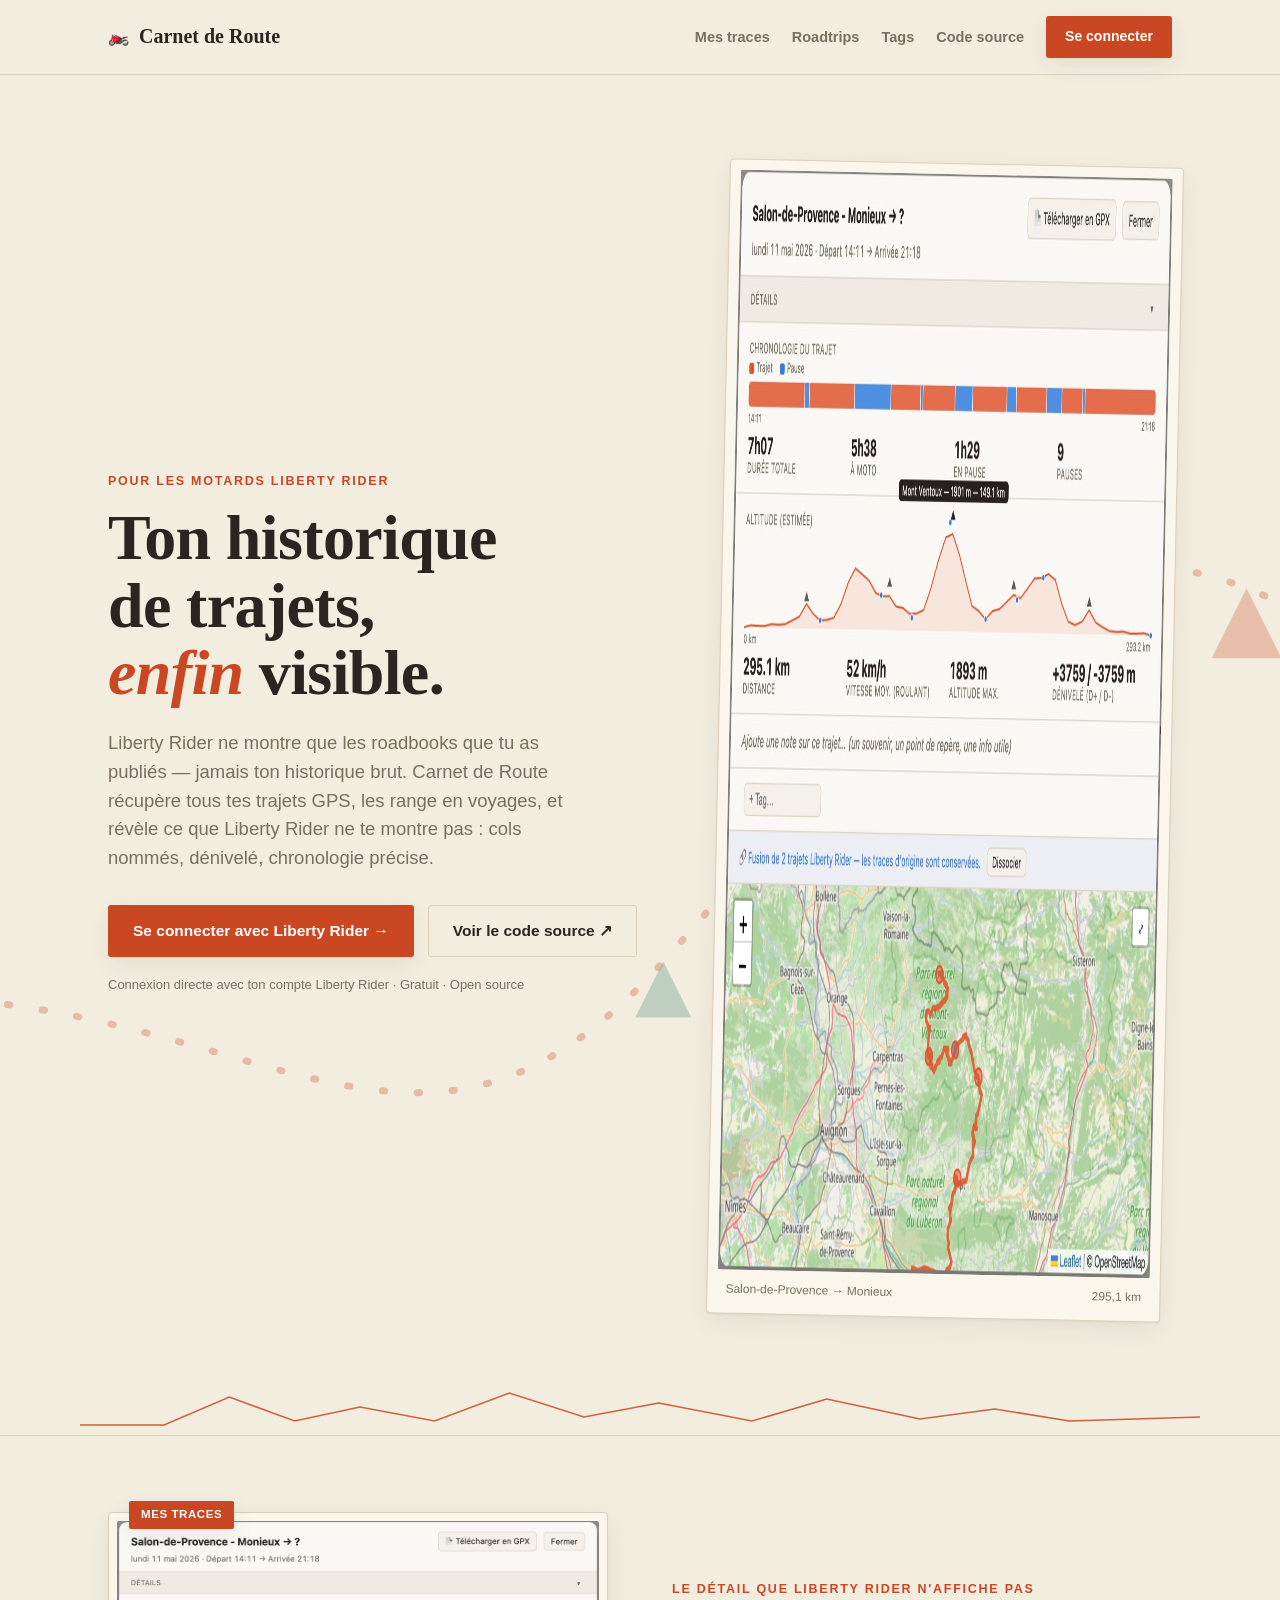
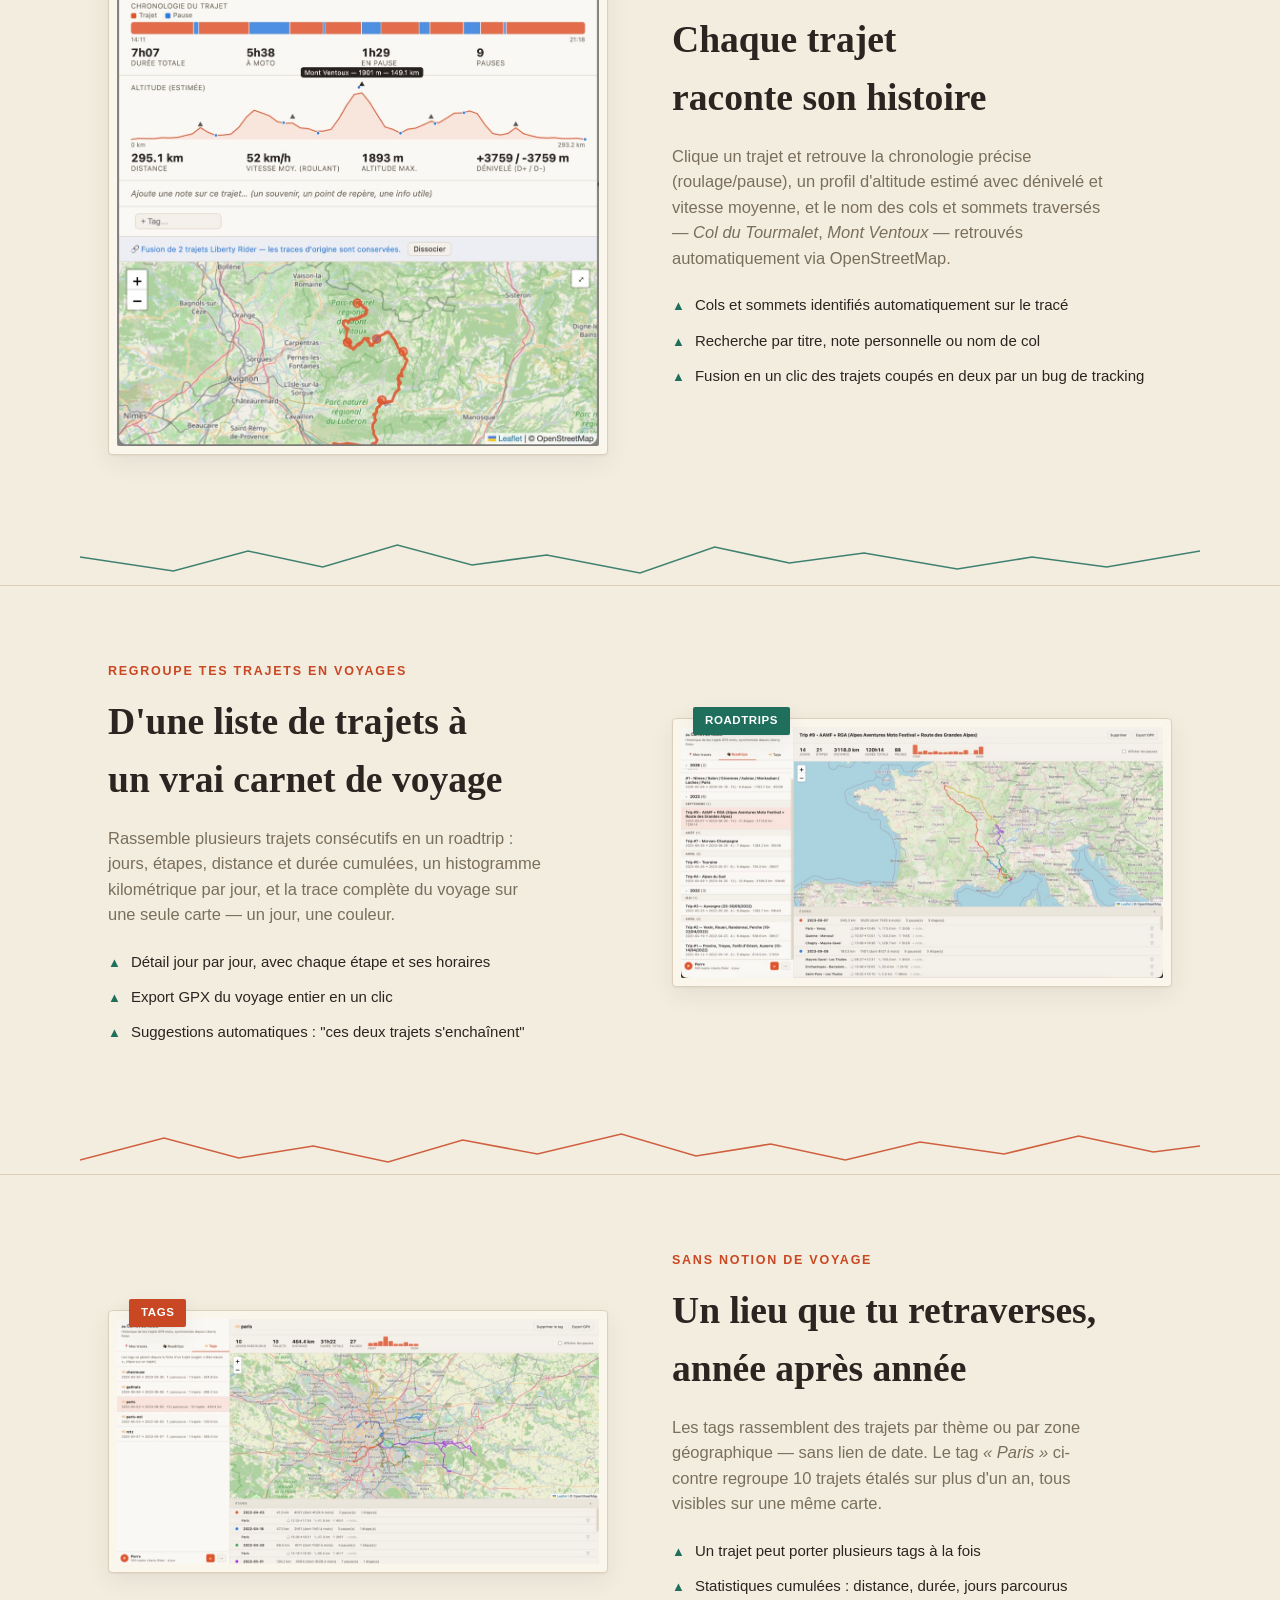
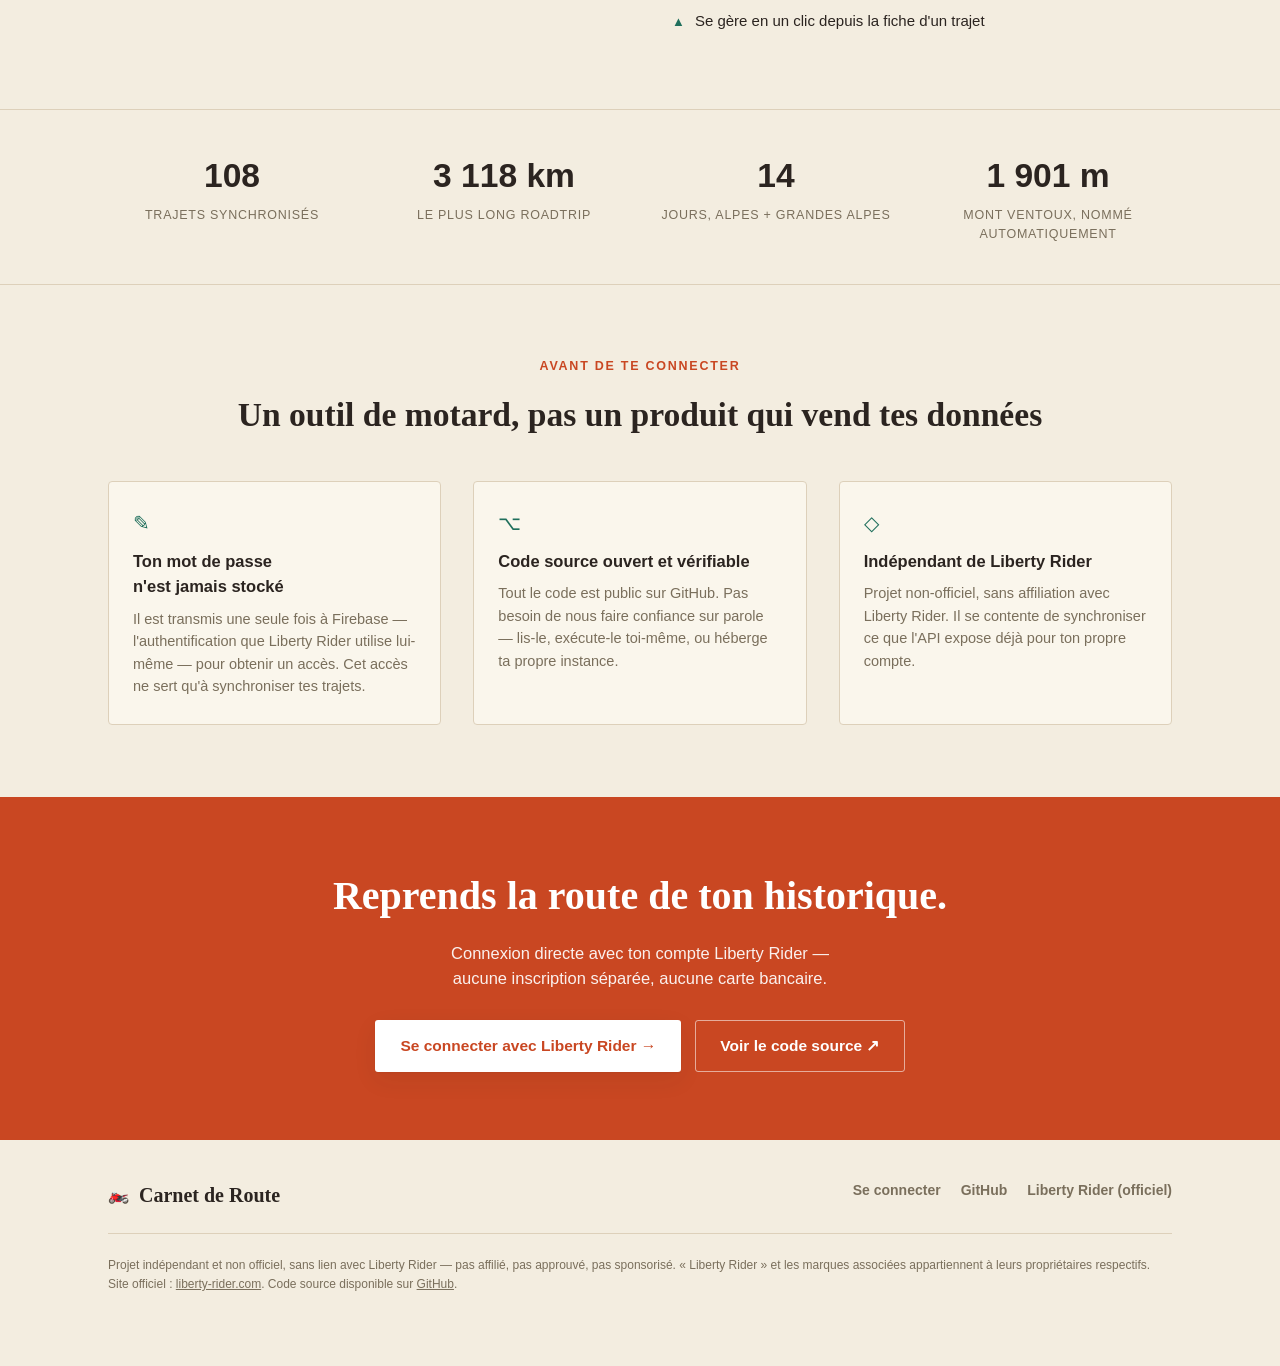
==== static/landing.html @ 3f97db3b "Add a marketing landing page at "/", move the app to "/app" Logged-out visitors used to land straigh" ====
<!doctype html>
<html lang="fr">
<head>
<meta charset="utf-8" />
<meta name="viewport" content="width=device-width, initial-scale=1" />
<title>Carnet de Route — retrouve tes trajets moto Liberty Rider</title>
<style>
  :root {
    --cream: #f3ede0;
    --paper: #faf6ec;
    --ink: #2b2420;
    --muted: #7a6f5c;
    --line: #ddd0ba;
    --terracotta: #c94722;
    --terracotta-ink: #ffffff;
    --teal: #1f6f5c;
    --shadow: 0 1px 2px rgba(43,36,32,0.06), 0 8px 24px rgba(43,36,32,0.07);
    color-scheme: light;
  }
  @media (prefers-color-scheme: dark) {
    :root {
      --cream: #201c19;
      --paper: #2a241f;
      --ink: #f1ece2;
      --muted: #a89e8d;
      --line: #453b30;
      --terracotta: #f0794f;
      --terracotta-ink: #201c19;
      --teal: #4fb59b;
      --shadow: 0 1px 2px rgba(0,0,0,0.3), 0 8px 24px rgba(0,0,0,0.35);
      color-scheme: dark;
    }
  }
  :root[data-theme="dark"] {
    --cream: #201c19; --paper: #2a241f; --ink: #f1ece2; --muted: #a89e8d; --line: #453b30;
    --terracotta: #f0794f; --terracotta-ink: #201c19; --teal: #4fb59b;
    --shadow: 0 1px 2px rgba(0,0,0,0.3), 0 8px 24px rgba(0,0,0,0.35);
    color-scheme: dark;
  }
  :root[data-theme="light"] {
    --cream: #f3ede0; --paper: #faf6ec; --ink: #2b2420; --muted: #7a6f5c; --line: #ddd0ba;
    --terracotta: #c94722; --terracotta-ink: #ffffff; --teal: #1f6f5c;
    --shadow: 0 1px 2px rgba(43,36,32,0.06), 0 8px 24px rgba(43,36,32,0.07);
    color-scheme: light;
  }

  * { box-sizing: border-box; }
  html { scroll-behavior: smooth; }
  body {
    margin: 0;
    background: var(--cream);
    color: var(--ink);
    font-family: -apple-system, BlinkMacSystemFont, "Segoe UI", Roboto, Helvetica, Arial, sans-serif;
    font-size: 16px;
    line-height: 1.55;
    -webkit-font-smoothing: antialiased;
  }
  .serif {
    font-family: "Iowan Old Style", "Palatino Linotype", Palatino, "Book Antiqua", Georgia, "Times New Roman", serif;
  }
  .num { font-variant-numeric: tabular-nums; font-feature-settings: "tnum"; }
  a { color: inherit; }
  img { max-width: 100%; display: block; }
  .wrap { max-width: 1120px; margin: 0 auto; padding: 0 28px; }
  .eyebrow {
    font-size: 12.5px; font-weight: 700; letter-spacing: 0.14em; text-transform: uppercase;
    color: var(--terracotta); margin: 0 0 12px;
  }
  h1, h2, h3 { text-wrap: balance; margin: 0; }
  .btn {
    display: inline-flex; align-items: center; gap: 9px; font-size: 15.5px; font-weight: 600;
    padding: 13px 24px; border-radius: 3px; text-decoration: none; border: 1.5px solid transparent;
    transition: transform 0.15s ease, box-shadow 0.15s ease, opacity 0.15s ease;
  }
  .btn:hover { transform: translateY(-1px); }
  .btn:active { transform: translateY(0); }
  .btn-primary { background: var(--terracotta); color: var(--terracotta-ink); box-shadow: var(--shadow); }
  .btn-primary:hover { opacity: 0.92; }
  .btn-ghost { border-color: var(--line); color: var(--ink); }
  .btn-ghost:hover { border-color: var(--terracotta); color: var(--terracotta); }
  :focus-visible { outline: 2.5px solid var(--terracotta); outline-offset: 2px; }

  /* --- header --- */
  header {
    position: sticky; top: 0; z-index: 20; background: color-mix(in srgb, var(--cream) 88%, transparent);
    backdrop-filter: blur(8px); border-bottom: 1px solid var(--line);
  }
  header .wrap { display: flex; align-items: center; justify-content: space-between; padding-top: 16px; padding-bottom: 16px; }
  .wordmark { display: flex; align-items: center; gap: 10px; font-size: 17px; font-weight: 700; text-decoration: none; }
  .wordmark .serif { font-size: 20px; }
  header nav { display: flex; align-items: center; gap: 22px; }
  header nav a.navlink { font-size: 14.5px; font-weight: 600; text-decoration: none; color: var(--muted); }
  header nav a.navlink:hover { color: var(--ink); }
  @media (max-width: 640px) { header nav a.navlink { display: none; } }

  /* --- hero --- */
  .hero { position: relative; overflow: hidden; padding: 88px 0 64px; }
  .hero-grid { display: grid; grid-template-columns: 1.1fr 0.9fr; gap: 56px; align-items: center; position: relative; z-index: 2; }
  .hero-grid > * { min-width: 0; }
  @media (max-width: 900px) { .hero-grid { grid-template-columns: 1fr; } }
  .hero h1 { font-size: clamp(2.5rem, 5.4vw, 4rem); line-height: 1.06; letter-spacing: -0.01em; }
  .hero h1 em { color: var(--terracotta); font-style: italic; }
  .hero p.lede { font-size: 18.5px; color: var(--muted); max-width: 46ch; margin: 22px 0 32px; }
  .hero-ctas { display: flex; flex-wrap: wrap; gap: 14px; align-items: center; }
  .hero-note { margin-top: 18px; font-size: 13px; color: var(--muted); }

  .route-svg { position: absolute; inset: 0; width: 100%; height: 100%; z-index: 1; opacity: 0.55; pointer-events: none; }

  .hero-card {
    background: var(--paper); border: 1px solid var(--line); border-radius: 4px; box-shadow: var(--shadow);
    padding: 10px; transform: rotate(1.2deg);
  }
  .hero-card img { border-radius: 2px; }
  .hero-card .cap { display: flex; justify-content: space-between; padding: 10px 8px 4px; font-size: 12px; color: var(--muted); }

  /* --- mountain divider (signature motif) --- */
  .divider { width: 100%; height: 46px; display: block; color: var(--terracotta); opacity: 0.85; }
  .divider-wrap { padding: 6px 0 2px; }

  /* --- feature sections --- */
  .feature { padding: 76px 0; border-top: 1px solid var(--line); }
  .feature .grid { display: grid; grid-template-columns: 1fr 1fr; gap: 64px; align-items: center; }
  .feature .grid > * { min-width: 0; }
  .feature.reverse .grid { direction: rtl; }
  .feature.reverse .grid > * { direction: ltr; }
  @media (max-width: 900px) { .feature .grid { grid-template-columns: 1fr; } .feature.reverse .grid { direction: ltr; } }
  .feature h2 { font-size: clamp(1.7rem, 3vw, 2.35rem); margin-bottom: 16px; }
  .feature p.desc { color: var(--muted); font-size: 16.5px; max-width: 48ch; margin: 0 0 22px; }
  .feature ul.bullets { list-style: none; margin: 0; padding: 0; display: flex; flex-direction: column; gap: 12px; }
  .feature ul.bullets li { display: flex; gap: 10px; font-size: 15px; }
  .feature ul.bullets .tri { flex: none; color: var(--teal); font-size: 13px; margin-top: 3px; }
  .shot-frame {
    background: var(--paper); border: 1px solid var(--line); border-radius: 4px; box-shadow: var(--shadow);
    padding: 8px; position: relative;
  }
  .shot-frame img { border-radius: 2px; width: 100%; }
  .shot-tab {
    position: absolute; top: -12px; left: 20px; background: var(--terracotta); color: var(--terracotta-ink);
    font-size: 11.5px; font-weight: 700; letter-spacing: 0.05em; text-transform: uppercase;
    padding: 5px 12px; border-radius: 2px; box-shadow: var(--shadow);
  }

  /* --- stats strip --- */
  .stats { border-top: 1px solid var(--line); border-bottom: 1px solid var(--line); padding: 40px 0; }
  .stats .grid { display: grid; grid-template-columns: repeat(4, 1fr); gap: 24px; text-align: center; }
  @media (max-width: 700px) { .stats .grid { grid-template-columns: repeat(2, 1fr); } }
  .stat .v { font-size: clamp(1.6rem, 3vw, 2.1rem); font-weight: 700; }
  .stat .l { font-size: 12.5px; color: var(--muted); text-transform: uppercase; letter-spacing: 0.06em; margin-top: 4px; }

  /* --- trust section --- */
  .trust { padding: 72px 0; }
  .trust .grid { display: grid; grid-template-columns: repeat(3, 1fr); gap: 32px; }
  @media (max-width: 800px) { .trust .grid { grid-template-columns: 1fr; } }
  .trust-card { border: 1px solid var(--line); border-radius: 4px; padding: 26px 24px; background: var(--paper); }
  .trust-card h3 { font-size: 16.5px; margin-bottom: 8px; }
  .trust-card p { color: var(--muted); font-size: 14.5px; margin: 0; }
  .trust-card .mark { color: var(--teal); font-size: 20px; margin-bottom: 10px; display: block; }

  /* --- final CTA --- */
  .cta-band { background: var(--terracotta); color: var(--terracotta-ink); padding: 68px 0; text-align: center; }
  .cta-band h2 { font-size: clamp(1.8rem, 3.4vw, 2.5rem); margin-bottom: 14px; }
  .cta-band p { opacity: 0.92; font-size: 16.5px; max-width: 46ch; margin: 0 auto 28px; }
  .cta-band .btn-primary { background: var(--terracotta-ink); color: var(--terracotta); }
  .cta-band .btn-ghost { border-color: color-mix(in srgb, var(--terracotta-ink) 55%, transparent); color: var(--terracotta-ink); }
  .cta-band .btn-ghost:hover { border-color: var(--terracotta-ink); color: var(--terracotta-ink); opacity: 0.85; }

  footer { padding: 40px 0 60px; }
  footer .foot-grid { display: flex; justify-content: space-between; flex-wrap: wrap; gap: 20px; align-items: flex-start; margin-bottom: 22px; }
  footer .foot-links { display: flex; gap: 20px; font-size: 14px; }
  footer .foot-links a { text-decoration: none; color: var(--muted); font-weight: 600; }
  footer .foot-links a:hover { color: var(--ink); }
  footer .disclaimer { font-size: 12px; color: var(--muted); line-height: 1.6; border-top: 1px solid var(--line); padding-top: 22px; }
  footer .disclaimer a { text-decoration: underline; }

  @media (prefers-reduced-motion: reduce) {
    * { animation: none !important; transition: none !important; }
    html { scroll-behavior: auto; }
  }
</style>
</head>
<body>

<header>
  <div class="wrap">
    <a href="/" class="wordmark"><span>🏍️</span><span class="serif">Carnet de Route</span></a>
    <nav>
      <a class="navlink" href="#mes-traces">Mes traces</a>
      <a class="navlink" href="#roadtrips">Roadtrips</a>
      <a class="navlink" href="#tags">Tags</a>
      <a class="navlink" href="https://github.com/tekncoach/liberty-rider-myroadtrips" target="_blank" rel="noopener">Code source</a>
      <a class="btn btn-primary" href="/app" style="padding:9px 18px;font-size:14px;">Se connecter</a>
    </nav>
  </div>
</header>

<section class="hero">
  <svg class="route-svg" viewBox="0 0 1200 560" preserveAspectRatio="xMidYMid slice" aria-hidden="true">
    <path d="M -50 480 C 150 460, 220 380, 340 400 S 520 480, 610 380 S 760 180, 860 220 S 1020 340, 1250 260"
      fill="none" stroke="currentColor" stroke-width="3" stroke-linecap="round" stroke-dasharray="1 14" style="color: var(--terracotta); opacity:0.55" />
    <path d="M 860 220 L 845 250 L 875 250 Z" fill="var(--terracotta)" opacity="0.5" />
    <path d="M 610 380 L 598 404 L 622 404 Z" fill="var(--teal)" opacity="0.45" />
  </svg>
  <div class="wrap hero-grid">
    <div>
      <p class="eyebrow">Pour les motards Liberty Rider</p>
      <h1 class="serif">Ton historique de trajets,<br><em>enfin</em> visible.</h1>
      <p class="lede">Liberty Rider ne montre que les roadbooks que tu as publiés — jamais ton historique brut. Carnet de Route récupère tous tes trajets GPS, les range en voyages, et révèle ce que Liberty Rider ne te montre pas : cols nommés, dénivelé, chronologie précise.</p>
      <div class="hero-ctas">
        <a class="btn btn-primary" href="/app">Se connecter avec Liberty Rider →</a>
        <a class="btn btn-ghost" href="https://github.com/tekncoach/liberty-rider-myroadtrips" target="_blank" rel="noopener">Voir le code source ↗</a>
      </div>
      <p class="hero-note">Connexion directe avec ton compte Liberty Rider · Gratuit · Open source</p>
    </div>
    <div class="hero-card">
      <img src="/static/img/screenshot-trace.jpg" alt="Détail d'un trajet Salon-de-Provence → Monieux : chronologie, profil d'altitude avec le Mont Ventoux nommé, carte du tracé." loading="lazy" width="1011" height="1100" />
      <div class="cap"><span>Salon-de-Provence → Monieux</span><span class="num">295,1 km</span></div>
    </div>
  </div>
</section>

<div class="divider-wrap wrap">
  <svg class="divider" viewBox="0 0 1200 46" preserveAspectRatio="none" aria-hidden="true">
    <polyline points="0,38 90,38 160,10 230,34 300,20 380,34 460,6 540,30 620,16 720,34 800,12 900,32 980,22 1060,34 1200,30"
      fill="none" stroke="currentColor" stroke-width="1.6" />
  </svg>
</div>

<section class="feature" id="mes-traces">
  <div class="wrap grid">
    <div class="shot-frame">
      <span class="shot-tab">Mes traces</span>
      <img src="/static/img/screenshot-trace.jpg" alt="Fiche détaillée d'un trajet avec chronologie trajet/pause, profil d'altitude et cols nommés, notes et tags." loading="lazy" />
    </div>
    <div>
      <p class="eyebrow">Le détail que Liberty Rider n'affiche pas</p>
      <h2 class="serif">Chaque trajet raconte son histoire</h2>
      <p class="desc">Clique un trajet et retrouve la chronologie précise (roulage/pause), un profil d'altitude estimé avec dénivelé et vitesse moyenne, et le nom des cols et sommets traversés — <em>Col du Tourmalet</em>, <em>Mont Ventoux</em> — retrouvés automatiquement via OpenStreetMap.</p>
      <ul class="bullets">
        <li><span class="tri">▲</span> Cols et sommets identifiés automatiquement sur le tracé</li>
        <li><span class="tri">▲</span> Recherche par titre, note personnelle ou nom de col</li>
        <li><span class="tri">▲</span> Fusion en un clic des trajets coupés en deux par un bug de tracking</li>
      </ul>
    </div>
  </div>
</section>

<div class="divider-wrap wrap">
  <svg class="divider" viewBox="0 0 1200 46" preserveAspectRatio="none" aria-hidden="true" style="color:var(--teal)">
    <polyline points="0,20 100,34 180,14 260,30 340,8 420,28 500,18 600,36 680,10 760,26 840,16 940,32 1020,20 1100,30 1200,14"
      fill="none" stroke="currentColor" stroke-width="1.6" />
  </svg>
</div>

<section class="feature reverse" id="roadtrips">
  <div class="wrap grid">
    <div class="shot-frame">
      <span class="shot-tab" style="background:var(--teal)">Roadtrips</span>
      <img src="/static/img/screenshot-roadtrip.jpg" alt="Vue d'un roadtrip de 14 jours et 21 étapes à travers les Alpes, avec carte multicolore par jour et histogramme kilométrique." loading="lazy" />
    </div>
    <div>
      <p class="eyebrow">Regroupe tes trajets en voyages</p>
      <h2 class="serif">D'une liste de trajets à un vrai carnet de voyage</h2>
      <p class="desc">Rassemble plusieurs trajets consécutifs en un roadtrip : jours, étapes, distance et durée cumulées, un histogramme kilométrique par jour, et la trace complète du voyage sur une seule carte — un jour, une couleur.</p>
      <ul class="bullets">
        <li><span class="tri">▲</span> Détail jour par jour, avec chaque étape et ses horaires</li>
        <li><span class="tri">▲</span> Export GPX du voyage entier en un clic</li>
        <li><span class="tri">▲</span> Suggestions automatiques : "ces deux trajets s'enchaînent"</li>
      </ul>
    </div>
  </div>
</section>

<div class="divider-wrap wrap">
  <svg class="divider" viewBox="0 0 1200 46" preserveAspectRatio="none" aria-hidden="true">
    <polyline points="0,34 90,12 170,32 250,20 330,36 410,14 490,28 580,8 660,30 740,18 820,34 900,16 990,28 1070,10 1150,26 1200,20"
      fill="none" stroke="currentColor" stroke-width="1.6" />
  </svg>
</div>

<section class="feature" id="tags">
  <div class="wrap grid">
    <div class="shot-frame">
      <span class="shot-tab">Tags</span>
      <img src="/static/img/screenshot-tags.jpg" alt="Vue du tag 'paris' regroupant 10 trajets sur plusieurs années, avec toutes les traces superposées sur une même carte." loading="lazy" />
    </div>
    <div>
      <p class="eyebrow">Sans notion de voyage</p>
      <h2 class="serif">Un lieu que tu retraverses, année après année</h2>
      <p class="desc">Les tags rassemblent des trajets par thème ou par zone géographique — sans lien de date. Le tag <em>« Paris »</em> ci-contre regroupe 10 trajets étalés sur plus d'un an, tous visibles sur une même carte.</p>
      <ul class="bullets">
        <li><span class="tri">▲</span> Un trajet peut porter plusieurs tags à la fois</li>
        <li><span class="tri">▲</span> Statistiques cumulées : distance, durée, jours parcourus</li>
        <li><span class="tri">▲</span> Se gère en un clic depuis la fiche d'un trajet</li>
      </ul>
    </div>
  </div>
</section>

<section class="stats">
  <div class="wrap grid">
    <div class="stat"><div class="v num">108</div><div class="l">Trajets synchronisés</div></div>
    <div class="stat"><div class="v num">3 118 km</div><div class="l">Le plus long roadtrip</div></div>
    <div class="stat"><div class="v num">14</div><div class="l">Jours, Alpes + Grandes Alpes</div></div>
    <div class="stat"><div class="v num">1 901 m</div><div class="l">Mont Ventoux, nommé automatiquement</div></div>
  </div>
</section>

<section class="trust">
  <div class="wrap">
    <p class="eyebrow" style="text-align:center">Avant de te connecter</p>
    <h2 class="serif" style="text-align:center; font-size:clamp(1.6rem,3vw,2.1rem); margin-bottom:40px;">Un outil de motard, pas un produit qui vend tes données</h2>
    <div class="grid">
      <div class="trust-card">
        <span class="mark">✎</span>
        <h3>Ton mot de passe n'est jamais stocké</h3>
        <p>Il est transmis une seule fois à Firebase — l'authentification que Liberty Rider utilise lui-même — pour obtenir un accès. Cet accès ne sert qu'à synchroniser tes trajets.</p>
      </div>
      <div class="trust-card">
        <span class="mark">⌥</span>
        <h3>Code source ouvert et vérifiable</h3>
        <p>Tout le code est public sur GitHub. Pas besoin de nous faire confiance sur parole — lis-le, exécute-le toi-même, ou héberge ta propre instance.</p>
      </div>
      <div class="trust-card">
        <span class="mark">◇</span>
        <h3>Indépendant de Liberty Rider</h3>
        <p>Projet non-officiel, sans affiliation avec Liberty Rider. Il se contente de synchroniser ce que l'API expose déjà pour ton propre compte.</p>
      </div>
    </div>
  </div>
</section>

<section class="cta-band">
  <div class="wrap">
    <h2 class="serif">Reprends la route de ton historique.</h2>
    <p>Connexion directe avec ton compte Liberty Rider — aucune inscription séparée, aucune carte bancaire.</p>
    <div class="hero-ctas" style="justify-content:center">
      <a class="btn btn-primary" href="/app">Se connecter avec Liberty Rider →</a>
      <a class="btn btn-ghost" href="https://github.com/tekncoach/liberty-rider-myroadtrips" target="_blank" rel="noopener">Voir le code source ↗</a>
    </div>
  </div>
</section>

<footer>
  <div class="wrap">
    <div class="foot-grid">
      <a href="/" class="wordmark"><span>🏍️</span><span class="serif">Carnet de Route</span></a>
      <div class="foot-links">
        <a href="/app">Se connecter</a>
        <a href="https://github.com/tekncoach/liberty-rider-myroadtrips" target="_blank" rel="noopener">GitHub</a>
        <a href="https://liberty-rider.com/" target="_blank" rel="noopener">Liberty Rider (officiel)</a>
      </div>
    </div>
    <p class="disclaimer">
      Projet indépendant et non officiel, sans lien avec Liberty Rider — pas affilié, pas approuvé, pas sponsorisé.
      « Liberty Rider » et les marques associées appartiennent à leurs propriétaires respectifs.
      Site officiel : <a href="https://liberty-rider.com/" target="_blank" rel="noopener">liberty-rider.com</a>.
      Code source disponible sur <a href="https://github.com/tekncoach/liberty-rider-myroadtrips" target="_blank" rel="noopener">GitHub</a>.
    </p>
  </div>
</footer>

</body>
</html>
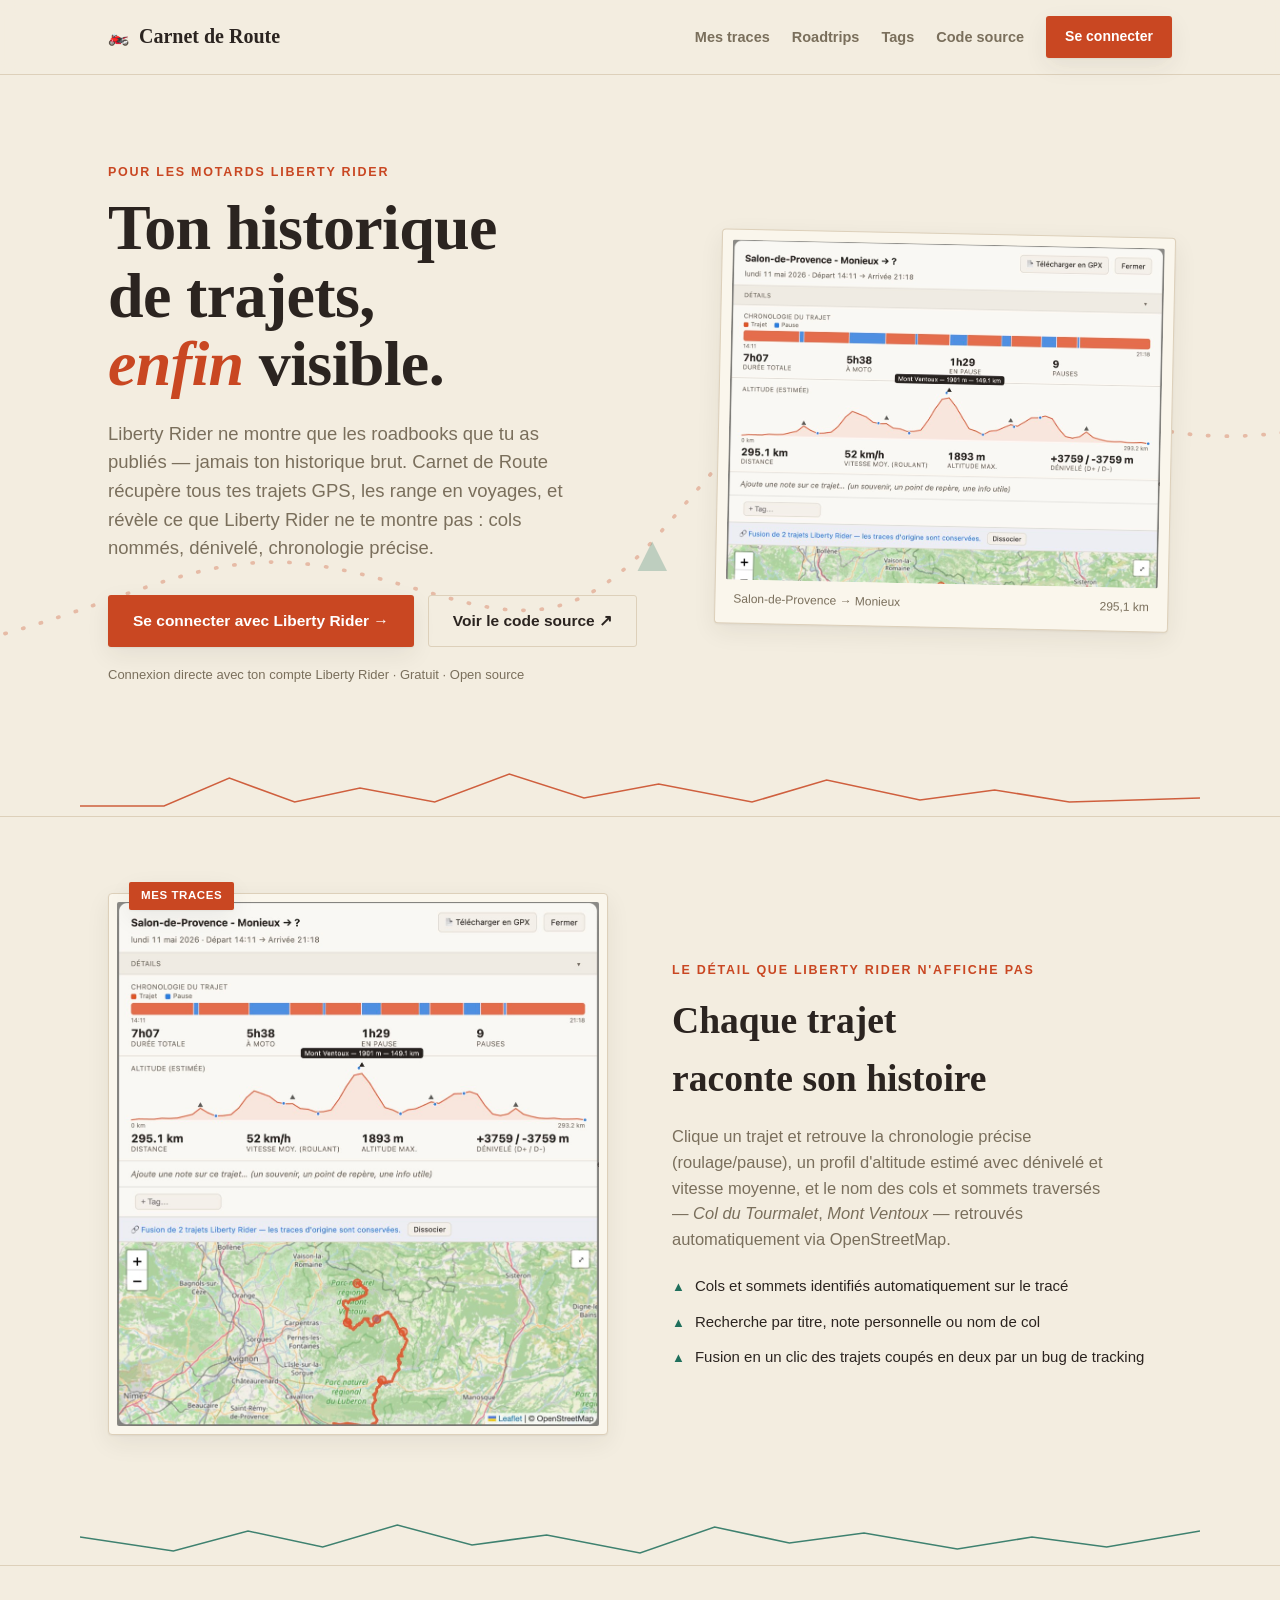
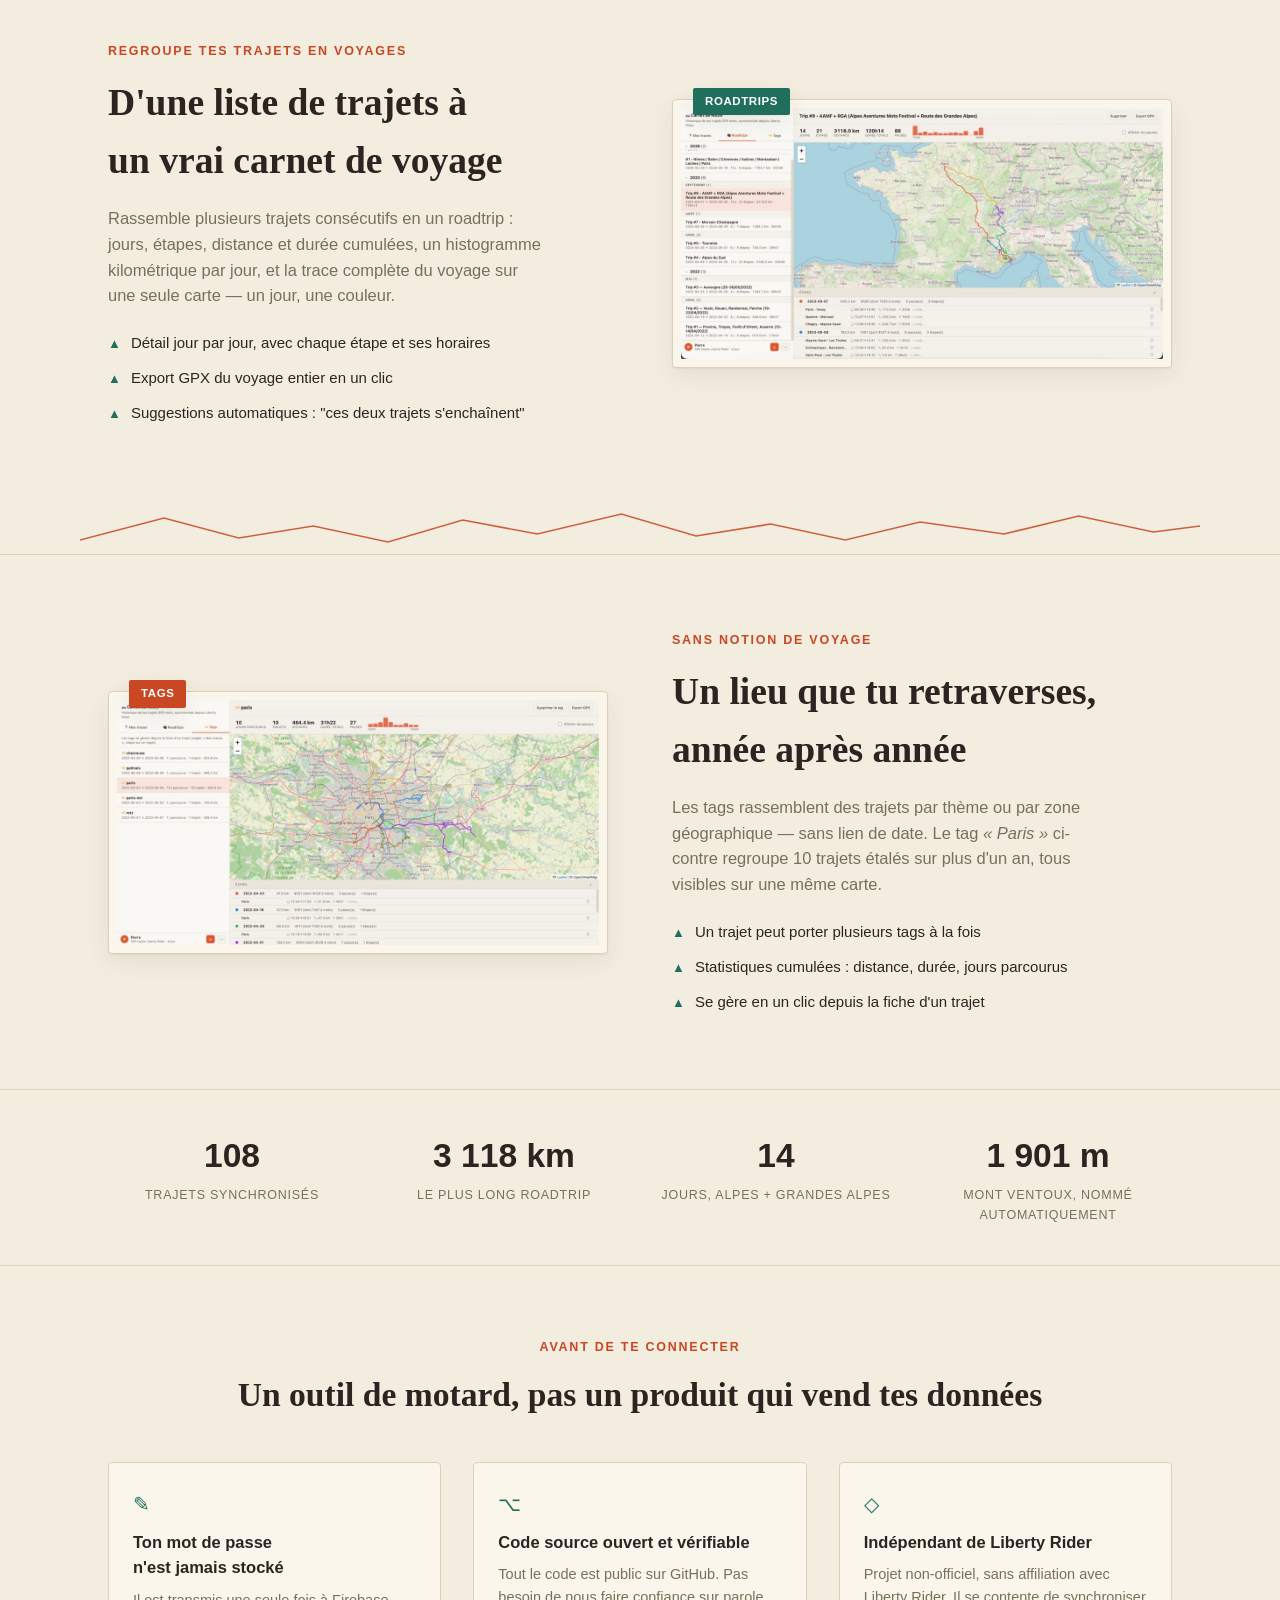
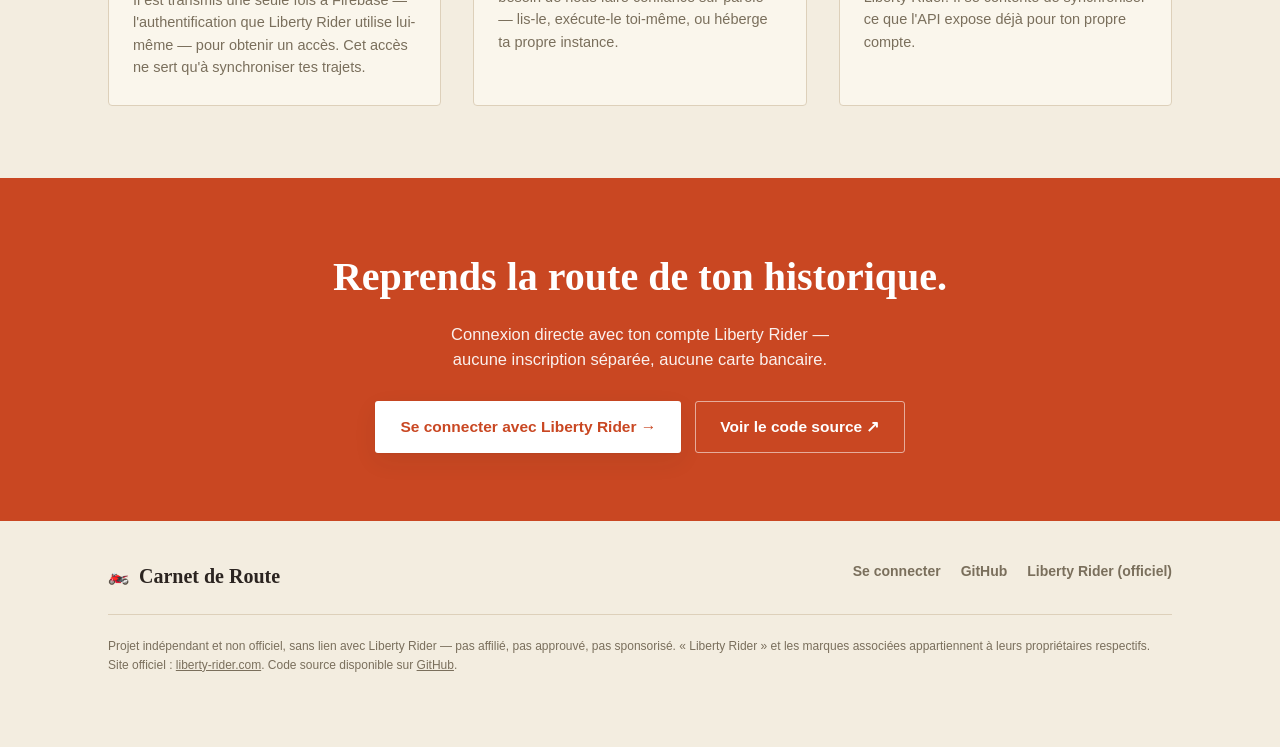
==== commit 9aed10e0: "Fix the hero screenshot overflowing past the hero section The hero image was only width-constrained " ====
--- a/static/landing.html
+++ b/static/landing.html
@@ -110,7 +110,10 @@
     background: var(--paper); border: 1px solid var(--line); border-radius: 4px; box-shadow: var(--shadow);
     padding: 10px; transform: rotate(1.2deg);
   }
-  .hero-card img { border-radius: 2px; }
+  .hero-card img {
+    border-radius: 2px; width: 100%; height: 340px; object-fit: cover; object-position: top;
+  }
+  @media (max-height: 760px) { .hero-card img { height: 260px; } }
   .hero-card .cap { display: flex; justify-content: space-between; padding: 10px 8px 4px; font-size: 12px; color: var(--muted); }
 
   /* --- mountain divider (signature motif) --- */
